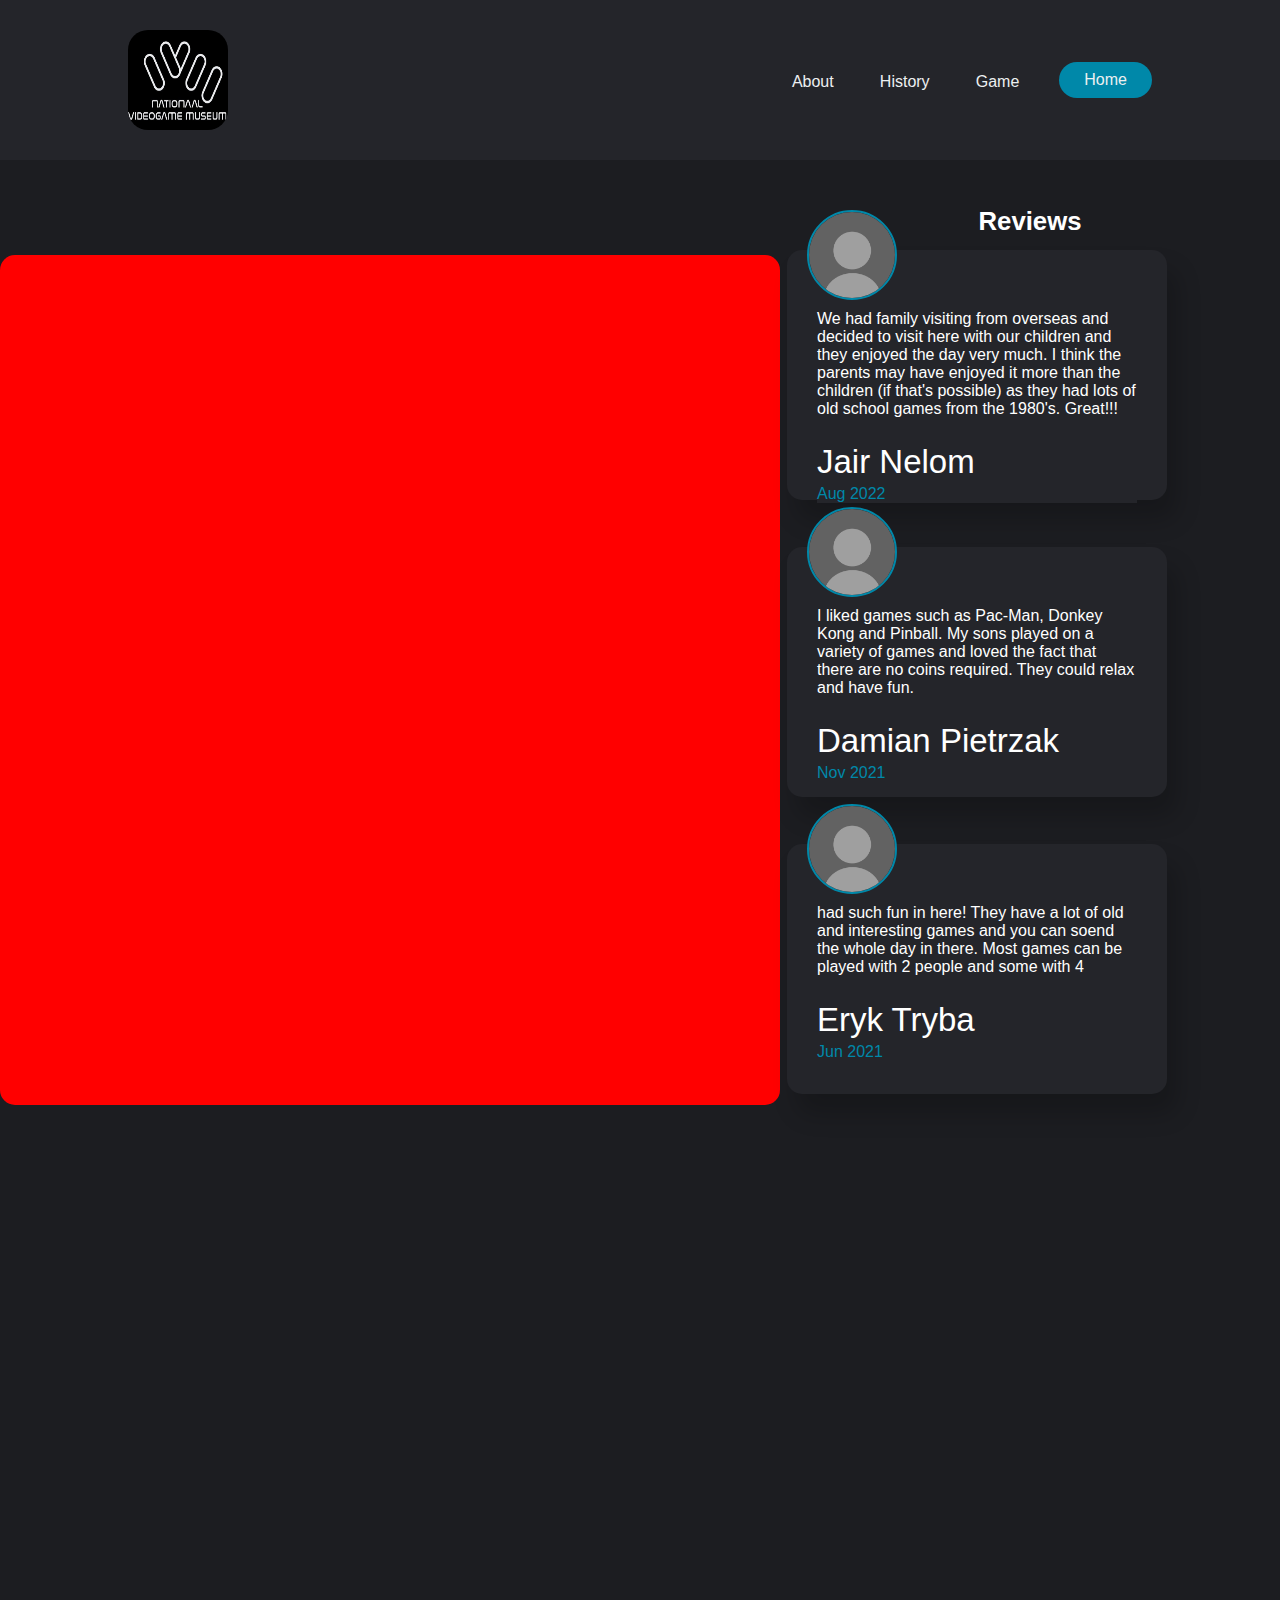
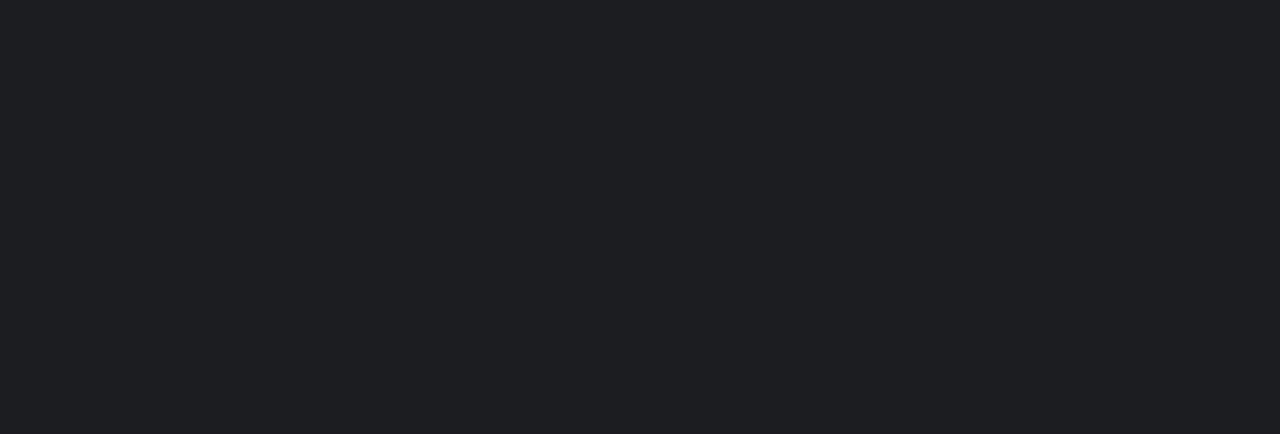
==== webjay2/index.html @ e995706d "update" ====
<!DOCTYPE html>
<html lang="en">

<head>
    <meta charset="UTF-8">
    <meta http-equiv="X-UA-Compatible" content="IE=edge">
    <meta name="viewport" content="width=device-width, initial-scale=1.0">
    <link rel="stylesheet" href="css/style.css">
    <title>Nationaal game museum</title>
    <link rel="icon" href="image/JAIR.jpg" type="image/icon type">
</head>

<body>
    <header>
        <img class="logo" src="image/JAIR.jpg" alt="Gamelogo">
        <nav>
            <ul class="nav_links">
                <li><a href="About.html">About</a></li>
                <li><a href="History.html">History</a></li>
                <li><a href="Game.html">Game</a></li>
            </ul>
        </nav>
        <a class="cta" href="index.html"><button>Home</button></a>
    </header>

    <article id="Reviews.slider">
        <figure id="imageslider">

        </figure>

        <div class="wrapper">
            <h3>Reviews</h3>

            <!---Review cards------->
            <div class="cards">
                <div class="card">
                    <img src="image/profile.jpg" alt="">
                    <p>
                        We had family visiting from overseas and decided to visit here with our children and they
                        enjoyed the day very much.
                        I think the parents may have enjoyed it more than the children
                        (if that's possible) as they had lots of old school games from the 1980's.
                        Great!!!

                    </p>
                    <h2>Jair Nelom</h2>
                    <h4>Aug 2022</h4>
                    <i class="fa fa-qoute-left"></i>
                </div>


                <div class="card">
                    <img src="image/profile.jpg" alt="">
                    <p>
                        I liked games such as Pac-Man, Donkey Kong and Pinball.
                        My sons played on a variety of games and loved the fact that there are no coins required.
                        They could relax and have fun.
                    </p>
                    <h2>Damian Pietrzak</h2>
                    <h4>Nov 2021</h4>
                    <i class="fa fa-qoute-left"></i>
                </div>


                <div class="card">
                    <img src="image/profile.jpg" alt="">
                    <p>
                        had such fun in here!
                        They have a lot of old and interesting games and you can soend the whole day in there.
                        Most games can be played with 2 people and some with 4
                    </p>
                    <h2>Eryk Tryba</h2>
                    <h4>Jun 2021</h4>
                    <i class="fa fa-qoute-left"></i>
                </div>
            </div>
        </div>
    </article>
    <article class="article2">

    </article>

</body>

</html>
---- webjay2/css/style.css ----
@import url('https://fonts.googleapis.com/css2?family=Montserrat:wght@500&display=swap');

* {
    box-sizing: border-box;
    padding: 0;
    margin: 0;
    background: #1c1d21
}

body {
    font-size: 22px;
    font-weight: 400;
    font-family: sans-serif;
}

li,
a,
button {
    font-family: "Montserrat,", sans-serif;
    font-weight: 500;
    font-size: 16px;
    color: #edf0f1;
    text-decoration: none;
}

li,
a {
    background: #24252a;
}

header {
    display: flex;
    justify-content: flex-end;
    align-items: center;
    padding: 30px 10%;
    background-color: #24252a;
}


.logo {
    cursor: pointer;
    margin-right: auto;
    height: 100px;
    width: 100px;
    border-radius: 20%;
}


.nav_links {
    list-style: none;
    background: #24252a;
}

.nav_links li {
    display: inline-block;
    padding: 0px 20px;
}

.nav_links li a {
    transition: all 0.3 ease 0s;
}

.nav_links li a:hover {
    color: #0088a9;
}

button {
    margin-left: 20px;
    padding: 9px 25px;
    background-color: #0088a9;
    border: none;
    border-radius: 50px;
    cursor: pointer;
    transition: all 0.3 ease 0s;
}

button:hover {
    background-color: rgba(0, 136, 169, 0.8);
}


.dot:hover {
    background-color: #717171;
}

#pong {
    border: 2px solid #FFF;
    position: absolute;
    margin: auto;
    top: 0;
    right: 0;
    left: 0;
    bottom: 0;
}

article {
    width: 100%;
    height: 100%;
    display: flex;
    justify-content: flex-start;
    min-height: 100vh;
    padding-top: 40px;
}

.article2 {
    padding-top: 0;
}


#imageslider {
    width: 1200px;
    height: 850px;
    background: red;
    background-size: cover;
    animation-name: fotoslider;
    animation-duration: 20s;
    animation-iteration-count: infinite;
    border-radius: 15px;
    margin-top: 55px;
}

@keyframes fotoslider {
    0% {
        opacity: 0;
        background-image: url("../image/mensenlopendoorarcade.jpg");
    }

    12.5% {
        opacity: 1;
        background-image: url("../image/mensenlopendoorarcade.jpg");
    }

    24% {
        opacity: 0;
        background-image: url("../image/mensenlopendoorarcade.jpg");
    }

    25% {
        opacity: 0;
        background-image: url("../image/rambo.jpg");
    }

    37.5% {
        opacity: 1;
        background-image: url("../image/rambo.jpg");
    }

    49% {
        opacity: 0;
        background-image: url("../image/rambo.jpg");
    }

    50% {
        opacity: 0;
        background-image: url("../image/arcades.jpg");
    }

    62.5% {
        opacity: 1;
        background-image: url("../image/arcades.jpg");
    }

    74% {
        opacity: 0;
        background-image: url("../image/arcades.jpg");
    }

    75% {
        opacity: 0;
        background-image: url("../image/race\ gaming.jpg");
    }

    87.5% {
        opacity: 1;
        background-image: url("../image/race\ gaming.jpg");
    }

    99% {
        opacity: 0;
        background-image: url("../image/race\ gaming.jpg");
    }

    100% {
        opacity: 0;
        background-image: url("../image/mensenlopendoorarcade.jpg");
    }

}

.wrapper {
    min-height: 100vh;
    width: 500px;
    margin: 0 auto;
    display: flex;
    flex-direction: column;
    justify-content: center;
    align-items: center;
    font-family: 'raleway', sans-serif;
    color: #FFF;

}

.wrapper h1 {
    font-size: 60px;
    font-weight: 500;
    margin-top: 30px;
    margin-bottom: 20px;
    text-align: center;
}

.wrapper h5 {
    font-size: 20px;
    text-align: center;
    font-weight: 300;
    margin-bottom: 80px;
}

.cards {
    display: flex;
    justify-content: center;
    width: 1200px;
    margin: 0 auto;
    flex-direction: column;
}


.card {
    width: 380px;
    height: 250px;
    border-radius: 15px;
    margin: 7px;
    padding: 20px 30px;
    position: relative;
    background: #24252a;
    box-shadow: 10px 20px 25px rgba(0, 0, 0, 0.2);
    transition: 0.5s;
    margin-bottom: 40px;

}

.card img {
    height: 90px;
    width: 90px;
    border: 2px solid #0088a9;
    border-radius: 50%;
    position: absolute;
    top: -40px;
    left: 20px;
}


.card p {
    font-size: 16px;
    margin-top: 40px;
    margin-bottom: 25px;
    background: #24252a;
}

.card h2 {
    font-weight: 500;
    margin-bottom: 4px;
    background: #24252a;
}

.card h4 {
    color: #0088a9;
    font-weight: 400;
    font-size: 16px;
    background: #24252a;
}

h3 {
    margin: 3px;
    padding: 4px;
}

.card i {
    font-size: 60px;
    position: absolute;
    bottom: 20px;
    right: 25px;
    color: #0088a9;
}

.card:hover {
    transform: scale(1.4);
    color: #0088a9;
    background: #24252a;
    z-index: 10000;
}

@media(max-width: 768px) {
    .cards {
        width: 100%;
        flex-direction: column;
        flex-wrap: wrap;
    }

    .card {
        margin: 40px 0;
    }
}
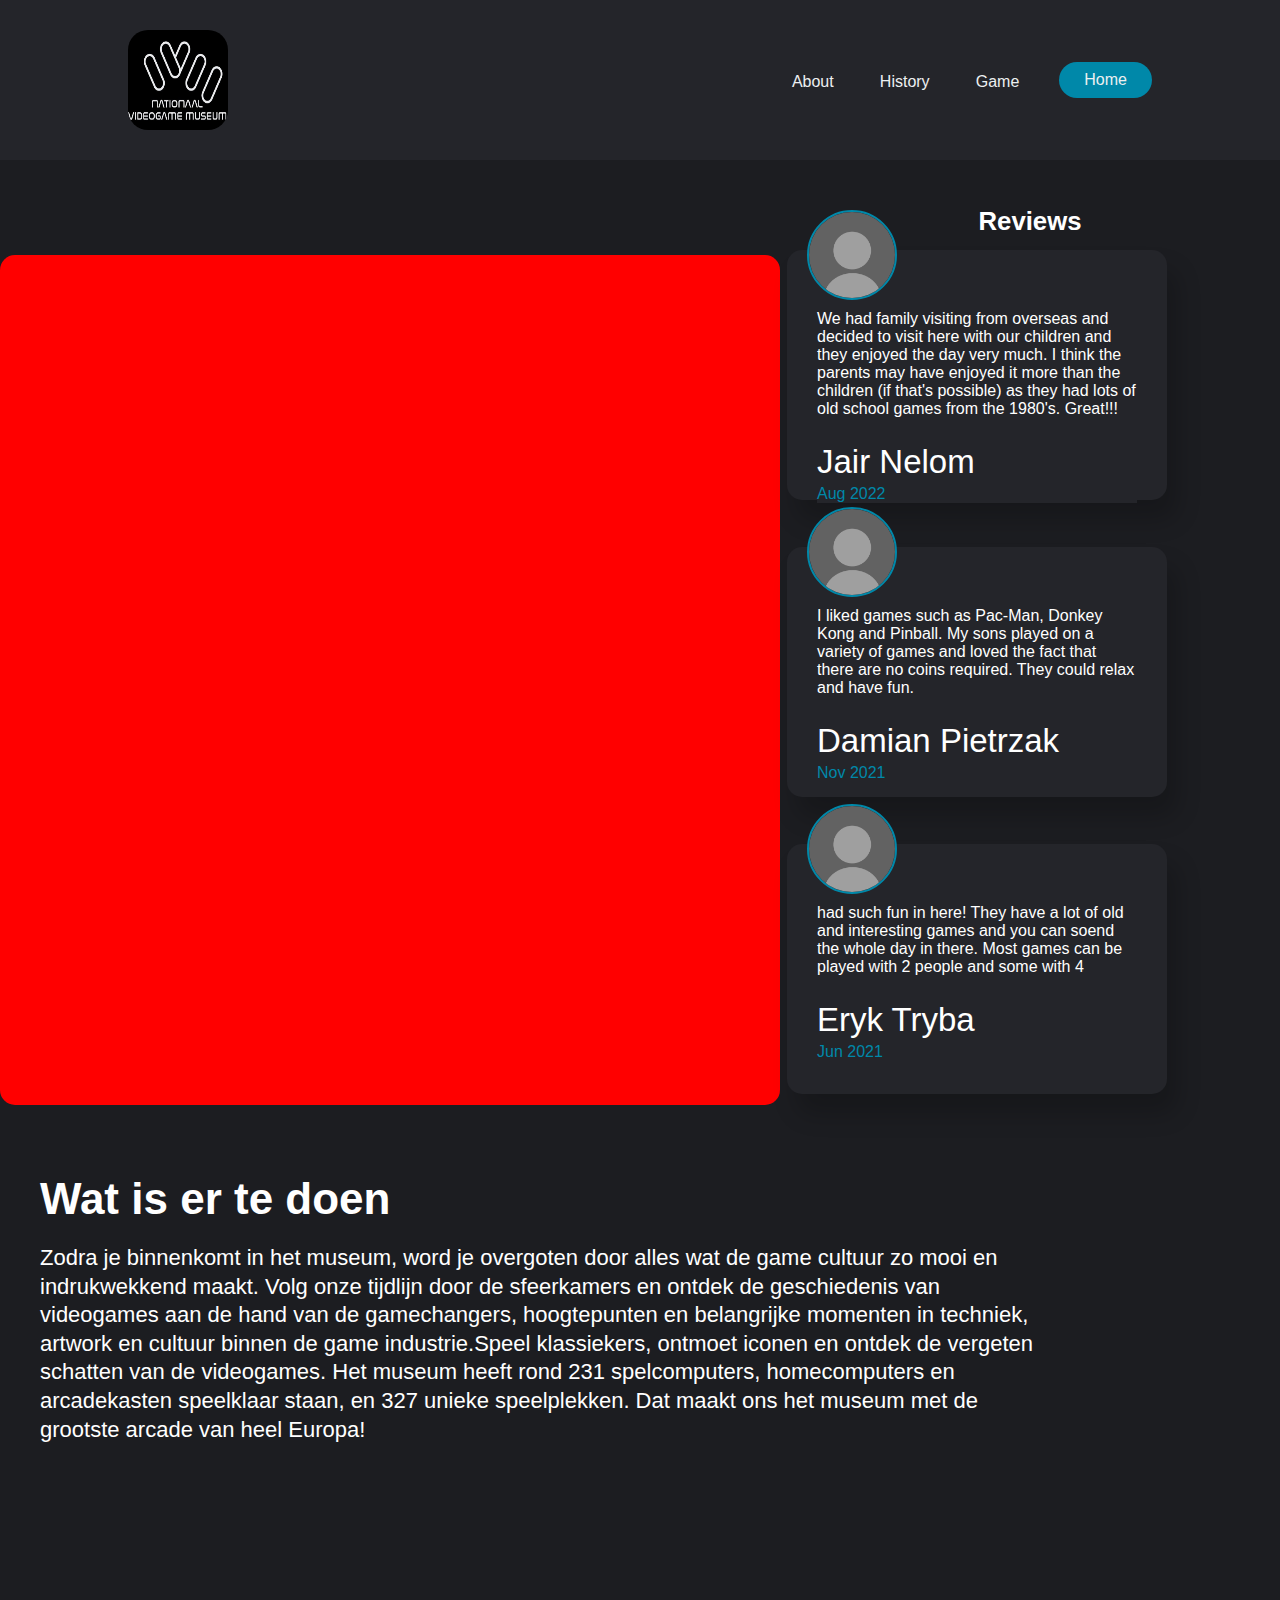
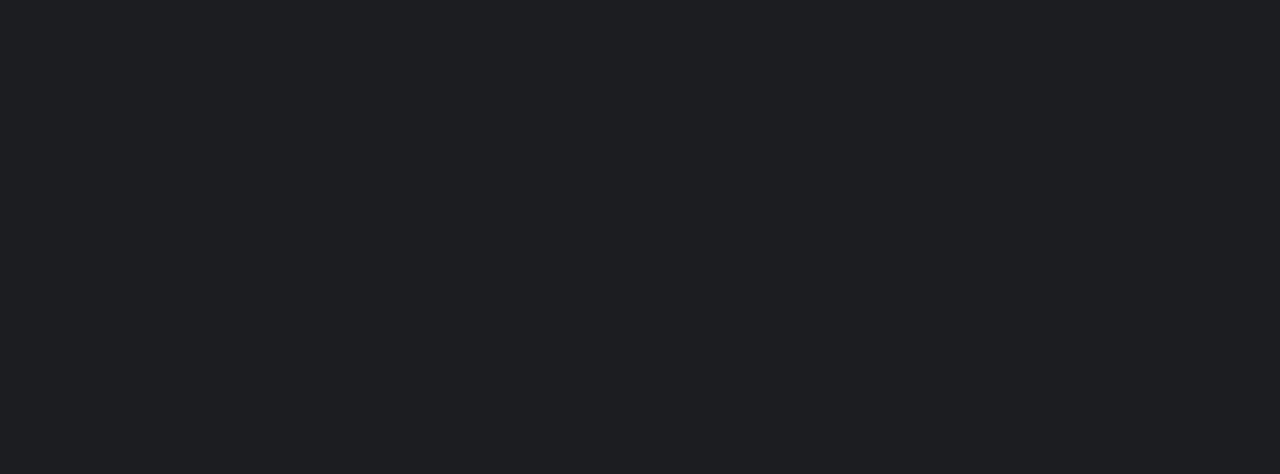
==== commit 86abb331: "update" ====
--- a/webjay2/index.html
+++ b/webjay2/index.html
@@ -77,8 +77,27 @@
         </div>
     </article>
     <article class="article2">
+        <h1 id="HoofdTitel">Wat is er te doen</h1>
+
+        <p class="KernTekst">
+            Zodra je binnenkomt in het museum,
+            word je overgoten door alles wat de game cultuur zo mooi en indrukwekkend maakt.
+            Volg onze tijdlijn door de sfeerkamers en ontdek de geschiedenis van videogames aan de hand van de
+            gamechangers,
+            hoogtepunten en belangrijke momenten in techniek, artwork en cultuur binnen de game industrie.​
+            Speel klassiekers,
+            ontmoet iconen en ontdek de vergeten schatten van de videogames.
+            Het museum heeft rond 231 spelcomputers,
+            homecomputers en arcadekasten speelklaar staan,
+            en 327 unieke speelplekken.
+            Dat maakt ons het museum met de grootste arcade van heel Europa!
+        </p>
 
     </article>
+
+    <footer>
+        
+    </footer>
 
 </body>
 
--- a/webjay2/css/style.css
+++ b/webjay2/css/style.css
@@ -11,6 +11,7 @@
     font-size: 22px;
     font-weight: 400;
     font-family: sans-serif;
+    color: white;
 }
 
 li,
@@ -104,6 +105,11 @@
 
 .article2 {
     padding-top: 0;
+    display: flex;
+    flex-direction: column;
+    align-content: flex-start;
+    margin: 20px;
+    padding: 20px;
 }
 
 
@@ -218,7 +224,7 @@
 .cards {
     display: flex;
     justify-content: center;
-    width: 1200px;
+    width: 630px;
     margin: 0 auto;
     flex-direction: column;
 }
@@ -235,7 +241,6 @@
     box-shadow: 10px 20px 25px rgba(0, 0, 0, 0.2);
     transition: 0.5s;
     margin-bottom: 40px;
-
 }
 
 .card img {
@@ -289,6 +294,14 @@
     z-index: 10000;
 }
 
+#HoofdTitel{
+    padding-bottom: 20px;
+}
+
+
+
+
+
 @media(max-width: 768px) {
     .cards {
         width: 100%;
@@ -299,4 +312,9 @@
     .card {
         margin: 40px 0;
     }
+}
+
+.KernTekst{
+    line-height: 1.3;
+    width: 1000px;
 }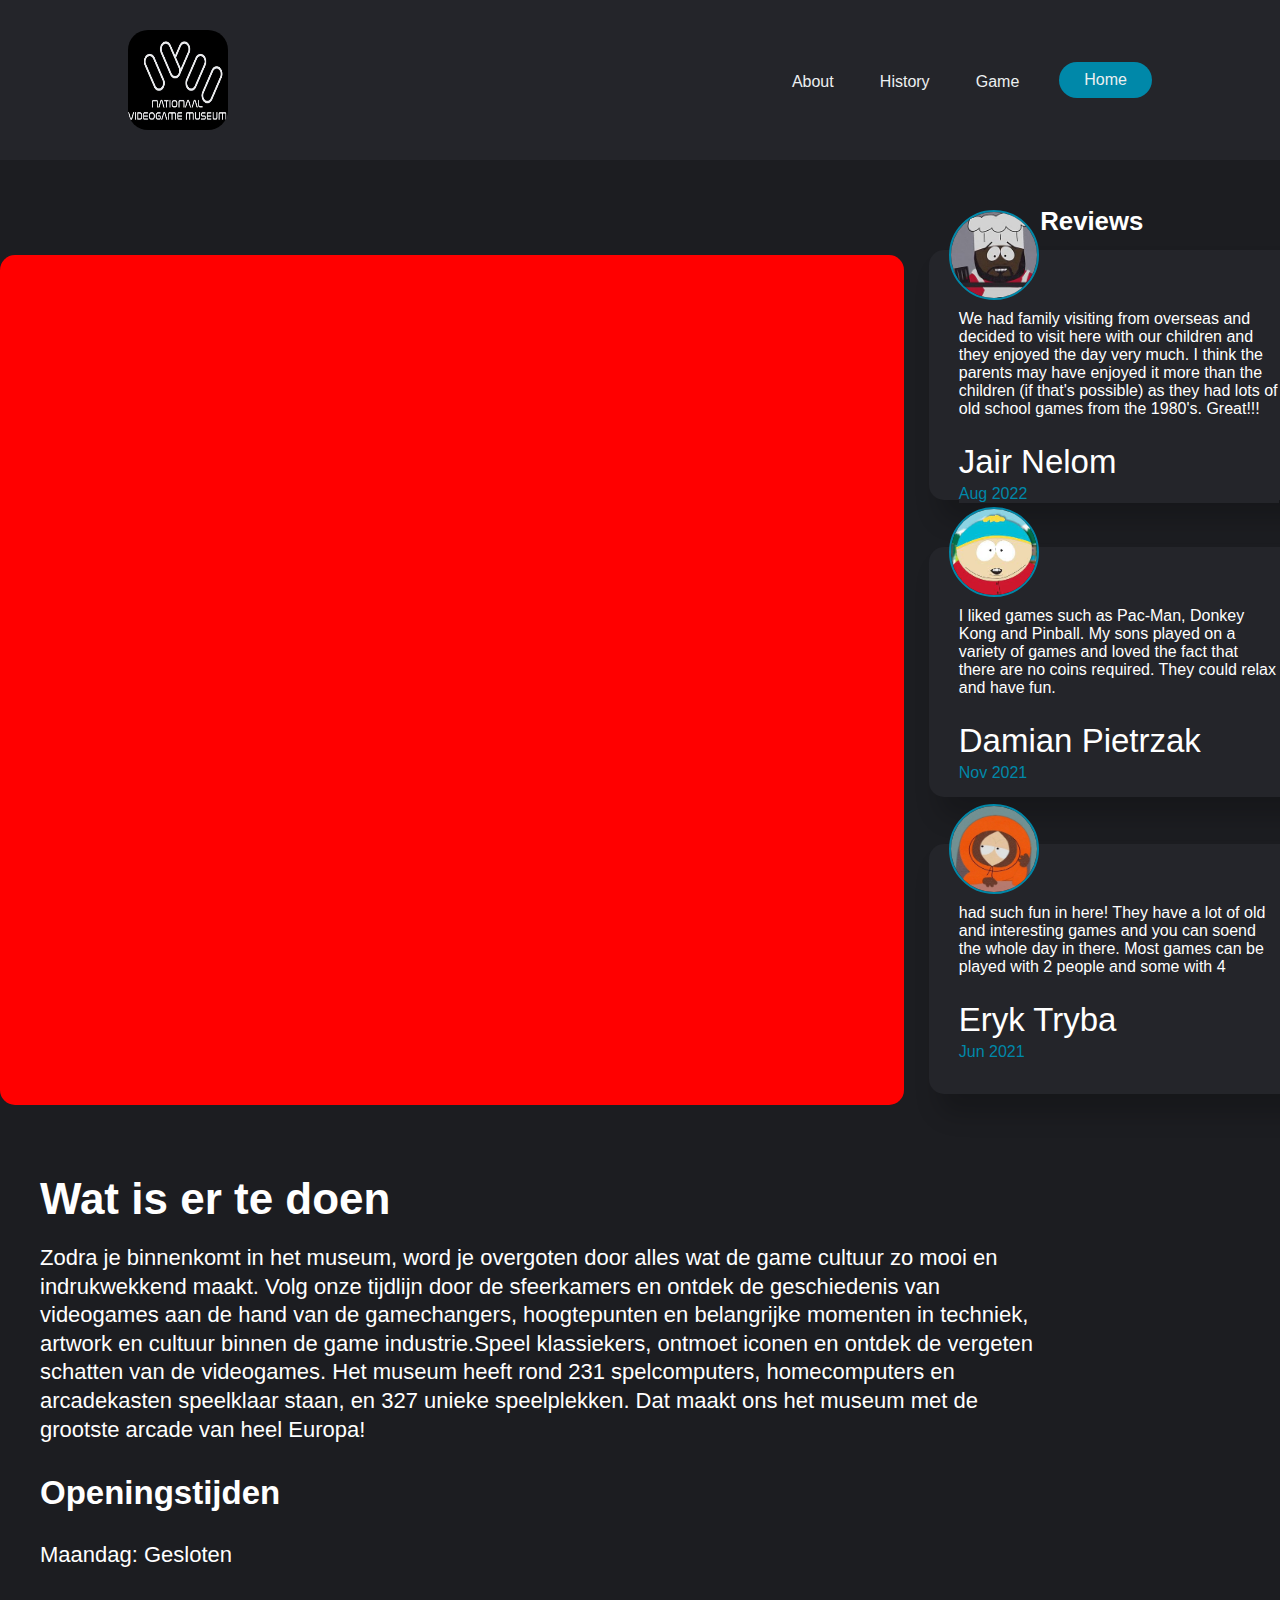
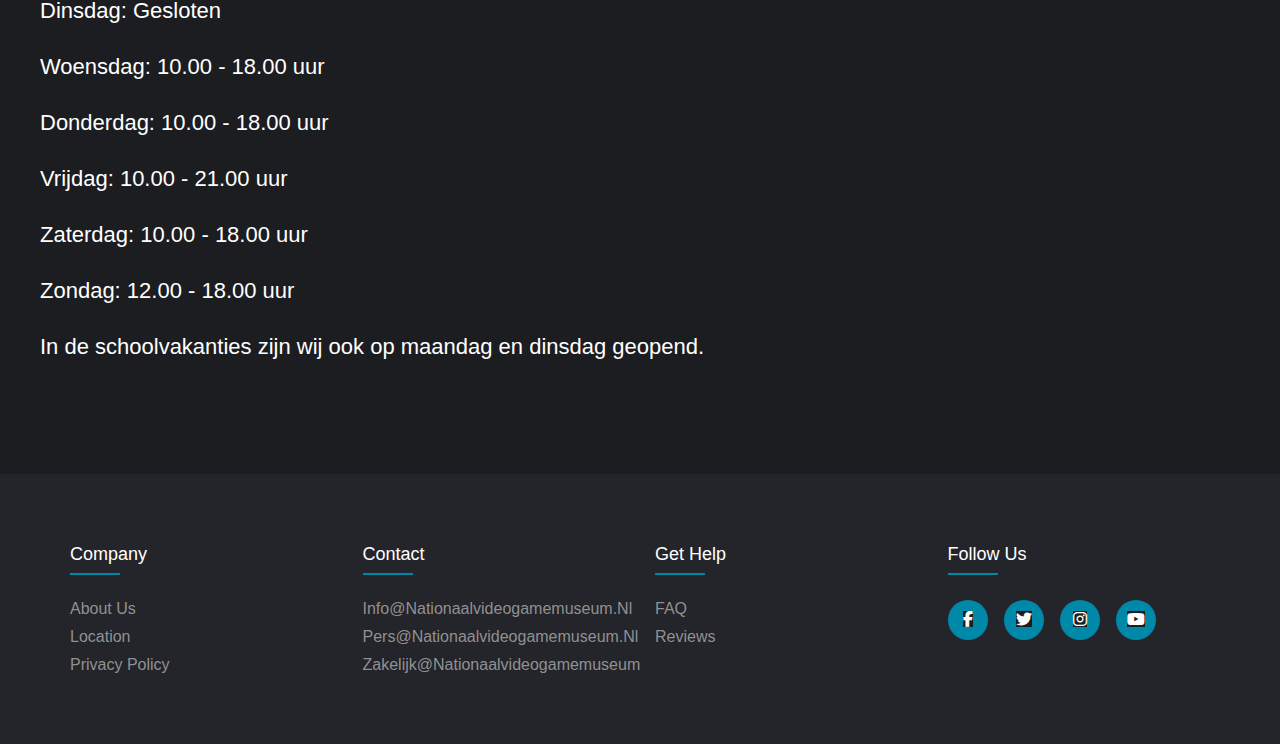
==== commit 14bea87e: "update" ====
--- a/webjay2/index.html
+++ b/webjay2/index.html
@@ -6,6 +6,7 @@
     <meta http-equiv="X-UA-Compatible" content="IE=edge">
     <meta name="viewport" content="width=device-width, initial-scale=1.0">
     <link rel="stylesheet" href="css/style.css">
+    <link rel="stylesheet" type="text/css" href="https://cdnjs.cloudflare.com/ajax/libs/font-awesome/6.2.1/css/all.min.css">
     <title>Nationaal game museum</title>
     <link rel="icon" href="image/JAIR.jpg" type="image/icon type">
 </head>
@@ -34,7 +35,7 @@
             <!---Review cards------->
             <div class="cards">
                 <div class="card">
-                    <img src="image/profile.jpg" alt="">
+                    <img src="image/Jairprofilepic.jpg" alt="">
                     <p>
                         We had family visiting from overseas and decided to visit here with our children and they
                         enjoyed the day very much.
@@ -50,7 +51,7 @@
 
 
                 <div class="card">
-                    <img src="image/profile.jpg" alt="">
+                    <img src="image/Damainpic.jpg" alt="">
                     <p>
                         I liked games such as Pac-Man, Donkey Kong and Pinball.
                         My sons played on a variety of games and loved the fact that there are no coins required.
@@ -63,7 +64,7 @@
 
 
                 <div class="card">
-                    <img src="image/profile.jpg" alt="">
+                    <img src="image/Erykpic.jpg" alt="">
                     <p>
                         had such fun in here!
                         They have a lot of old and interesting games and you can soend the whole day in there.
@@ -93,10 +94,78 @@
             Dat maakt ons het museum met de grootste arcade van heel Europa!
         </p>
 
+        <h2>Openingstijden</h2>
+
+        <p class="openingstijden">
+            Maandag: Gesloten
+        </p>
+        <p class="openingstijden">
+            Dinsdag: Gesloten
+        </p>
+
+        <p class="openingstijden">
+            Woensdag: 10.00 - 18.00 uur
+        </p>
+
+        <p class="openingstijden">
+            Donderdag: 10.00 - 18.00 uur
+        </p>
+
+        <p class="openingstijden">
+            Vrijdag: 10.00 - 21.00 uur
+        </p>
+
+        <p class="openingstijden">
+            Zaterdag: 10.00 - 18.00 uur
+        </p>
+
+        <p class="openingstijden">
+            Zondag: 12.00 - 18.00 uur
+        </p>
+
+        <p class="openingstijden">
+            In de schoolvakanties zijn wij ook op maandag en dinsdag geopend.
+        </p>
+
     </article>
 
-    <footer>
-        
+    <footer class="footer">
+        <div class="container">
+            <div class="row">
+                <div class="footer-col">
+                    <h4>company</h4>
+                    <ul>
+                        <li><a href="About.html">about us</a></li>
+                        <li><a href="https://www.google.nl/maps/place/Nationaal+Videogame+Museum/@52.062113,4.4908514,17z/data=!3m2!4b1!5s0x47c5c9299445cc0f:0x7edf0a3abf3e163c!4m5!3m4!1s0x47c5c929945551ef:0x59f6ab4c3a7521a4!8m2!3d52.0621097!4d4.4930401">location</a></li>
+                        <li><a href="https://www.nationaalvideogamemuseum.nl/privacyverklaring">privacy policy</a></li>
+                    </ul>
+                </div>
+                <div class="footer-col">
+                    <h4>Contact</h4>
+                    <ul>
+                        <li><a href="#">info@nationaalvideogamemuseum.nl</a></li>
+                        <li><a href="#">pers@nationaalvideogamemuseum.nl</a></li>
+                        <li><a href="#">zakelijk@nationaalvideogamemuseum.nl</a></li>
+                    </ul>
+                </div>
+                <div class="footer-col">
+                    <h4>get help</h4>
+                    <ul>
+                        <li><a href="#">FAQ</a></li>
+                        <li><a href="https://www.tripadvisor.com/Attraction_Review-g227913-d13486621-Reviews-Nationaal_Videogame_Museum-Zoetermeer_South_Holland_Province.html">Reviews</a></li>
+                    </ul>
+                </div>
+                <div class="footer-col">
+                    <h4>follow us</h4>
+                    <div class="social-links">
+                        <a href="https://www.facebook.com/NationaalGameMuseum/"><i class="fab fa-facebook-f"></i></a>
+                        <a href="https://twitter.com/NaVGMuseum"><i class="fab fa-twitter"></i></a>
+                        <a href="https://www.instagram.com/NVGMuseum/"><i class="fab fa-instagram"></i></a>
+                        <a href="https://www.youtube.com/channel/UCnNuMO-7-TVI5ZEZwzU14Ew/featured?view_as=subscriber"><i class="fab fa-youtube"></i></a>
+                    </div>
+                </div>
+            </div>
+        </div>
     </footer>
 
 </body>
--- a/webjay2/css/style.css
+++ b/webjay2/css/style.css
@@ -1,4 +1,7 @@
 @import url('https://fonts.googleapis.com/css2?family=Montserrat:wght@500&display=swap');
+
+
+
 
 * {
     box-sizing: border-box;
@@ -224,7 +227,7 @@
 .cards {
     display: flex;
     justify-content: center;
-    width: 630px;
+    width: 340px;
     margin: 0 auto;
     flex-direction: column;
 }
@@ -317,4 +320,102 @@
 .KernTekst{
     line-height: 1.3;
     width: 1000px;
+    padding-bottom: 30px;
+}
+
+
+.openingstijden{
+    padding-top: 30px;
+}
+
+
+.container{
+    max-width: 1170px;
+    margin: auto;
+}
+
+.row{
+    display: flex;
+    flex-wrap: wrap;
+}
+
+
+ul{
+    list-style: none;
+    background: #24252a;
+}
+
+.social-links{
+    background: #24252a;
+}
+
+.footer{
+    background: #24252a;
+    padding: 70px 0;
+}
+
+.footer-col{
+    width: 25%;
+    padding: 0 15px;
+    background: #24252a;
+}
+
+.footer-col h4{
+    font-size: 18px;
+    color: #FFF;
+    text-transform: capitalize;
+    margin-bottom: 35px;
+    font-weight: 500;
+    position: relative;
+    background: #24252a;
+}
+
+.footer-col h4::before{
+    content:'';
+    position: absolute;
+    left: 0;
+    bottom: -10px;
+    background-color: #0088a9;
+    height: 2px;
+    box-sizing: border-box;
+    width: 50px;
+}
+
+.footer-col ul li:not(:last-child){
+    margin-bottom: 10px;
+}
+
+.footer-col ul li a{
+    font-size: 16px;
+    text-transform: capitalize;
+    color: #FFF;
+    text-decoration: none;
+    font-weight: 300;
+    color: #BBBB;
+    display: block;
+    transition: all 0.3s ease;
+}
+
+.footer-col ul li a:hover{
+    color: #FFF;
+    padding-left: 8px;
+}
+
+.footer-col .social-links a{
+    display: inline-block;
+    height: 40px;
+    width: 40px;
+    background: #0088a9;
+    margin:0 10px 10px 0;
+    text-align: center;
+    line-height: 40px;
+    border-radius: 50%;
+    color: #FFF;
+    transition: all 0.5s ease;
+
+}
+
+.footer-col .social-links a:hover{
+    color: #0088a9;
+    background: #FFF;
 }